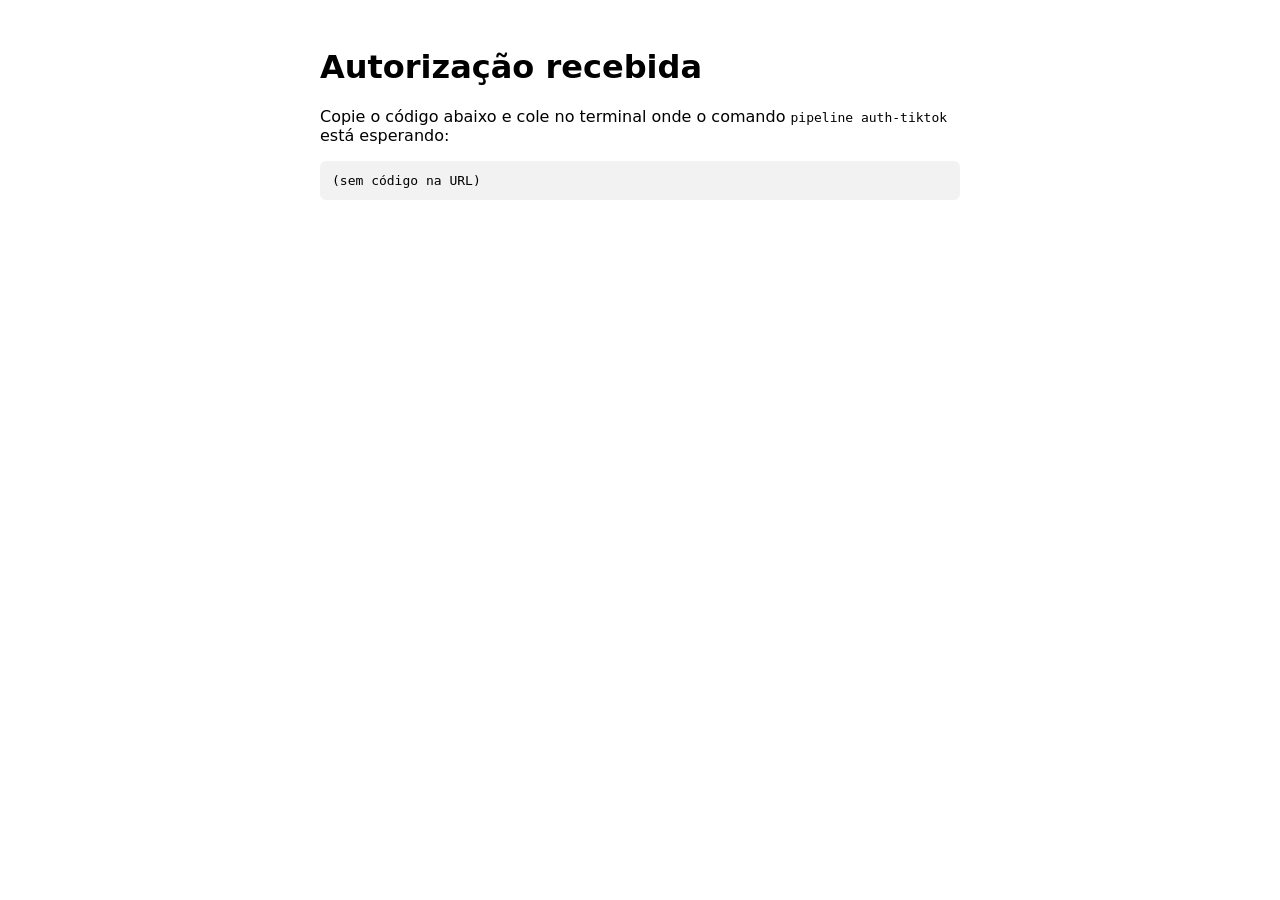
==== callback.html @ 1cd42a5e "Add callback.html for authorization response" ====
<!doctype html>
<html lang="pt-BR">
<head>
  <meta charset="utf-8">
  <meta name="viewport" content="width=device-width, initial-scale=1">
  <title>dark-yt callback</title>
  <style>
    body { font-family: system-ui, sans-serif; max-width: 640px; margin: 48px auto; padding: 0 16px; }
    pre { background: #f2f2f2; padding: 12px; border-radius: 6px; word-break: break-all; white-space: pre-wrap; }
  </style>
</head>
<body>
  <h1>Autorização recebida</h1>
  <p>Copie o código abaixo e cole no terminal onde o comando <code>pipeline auth-tiktok</code> está esperando:</p>
  <pre id="c"></pre>
  <p id="e" style="color:#b00"></p>
  <script>
    var q = new URLSearchParams(location.search);
    document.getElementById('c').textContent = q.get('code') || '(sem código na URL)';
    if (q.get('error')) {
      document.getElementById('e').textContent = 'Erro: ' + q.get('error') + ' - ' + (q.get('error_description') || '');
    }
  </script>
</body>
</html>
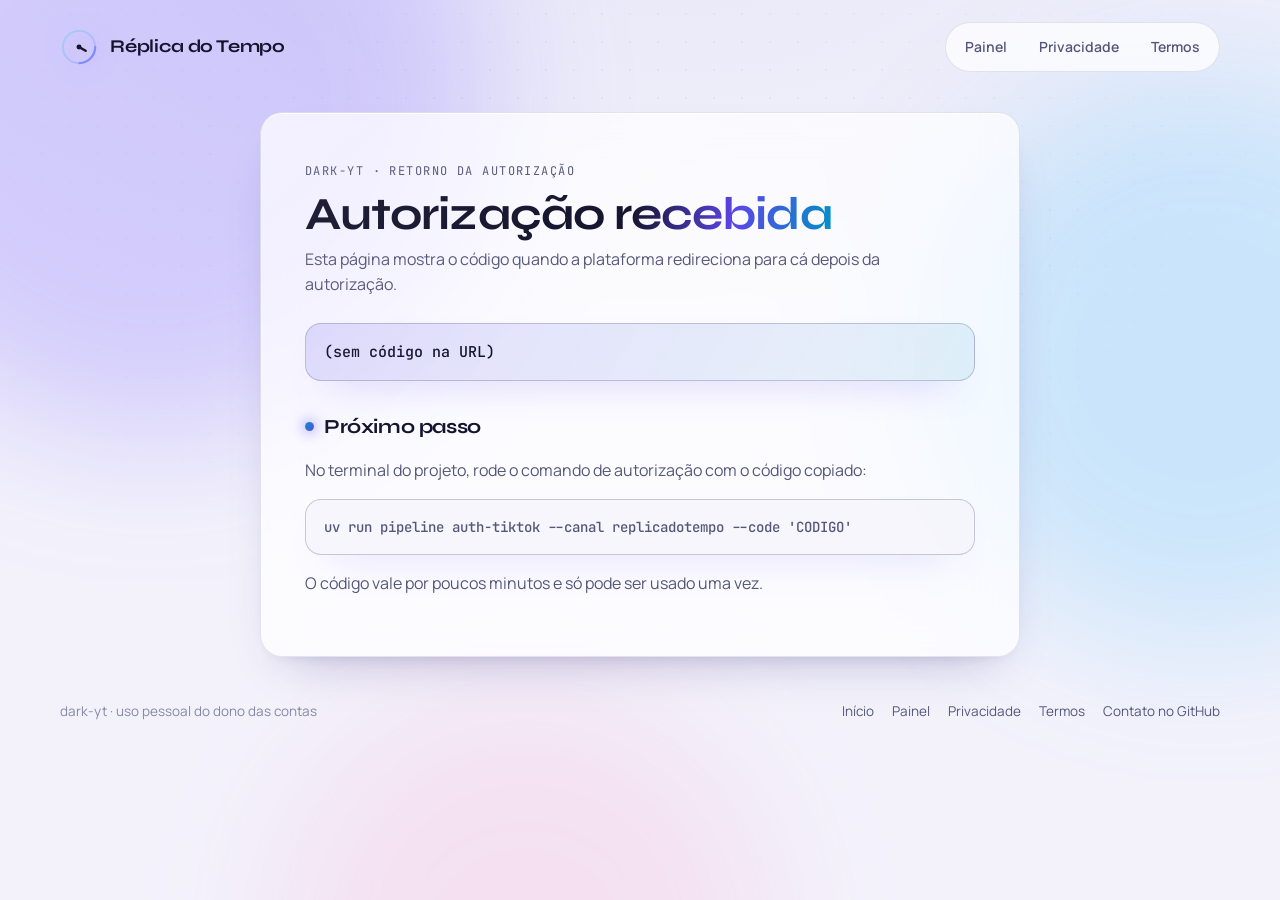
==== commit 8298cf12: "Novo site: painel de métricas ao vivo, início, privacidade, termos e callback com layout único Claud" ====
--- a/callback.html
+++ b/callback.html
@@ -2,24 +2,82 @@
 <html lang="pt-BR">
 <head>
   <meta charset="utf-8">
-  <meta name="viewport" content="width=device-width, initial-scale=1">
-  <title>dark-yt callback</title>
+  <meta name="viewport" content="width=device-width, initial-scale=1, viewport-fit=cover">
+  <title>Autorização · dark-yt</title>
+  <meta name="description" content="Página de retorno da autorização do dark-yt.">
+  <meta name="theme-color" content="#0A0B1A">
+  <link rel="icon" href="assets/icone.svg" type="image/svg+xml">
+  <link rel="preconnect" href="https://fonts.googleapis.com">
+  <link rel="preconnect" href="https://fonts.gstatic.com" crossorigin>
+  <link rel="stylesheet" href="https://fonts.googleapis.com/css2?family=Syne:wght@600;700;800&family=Manrope:wght@400;500;600;700&family=JetBrains+Mono:wght@400;500&display=swap">
+  <link rel="stylesheet" href="assets/site.css">
+  <meta name="robots" content="noindex">
   <style>
-    body { font-family: system-ui, sans-serif; max-width: 640px; margin: 48px auto; padding: 0 16px; }
-    pre { background: #f2f2f2; padding: 12px; border-radius: 6px; word-break: break-all; white-space: pre-wrap; }
+    .codigo { display: grid; gap: 14px; margin: 8px 0 4px; }
+    .codigo pre, .cmd { margin: 0; padding: 16px 18px; border-radius: 16px; font: 500 14px/1.6 var(--mono); color: var(--fg); white-space: pre-wrap; word-break: break-all;
+      background: color-mix(in srgb, var(--bg) 60%, transparent); border: 1px solid var(--line-2); box-shadow: 0 0 0 1px rgba(255,255,255,.03) inset, 0 18px 40px -26px var(--brand); }
+    .codigo pre { font-size: 15px; background: linear-gradient(120deg, color-mix(in srgb, var(--brand) 16%, transparent), color-mix(in srgb, var(--brand-2) 10%, transparent)); }
+    .codigo .botao { justify-self: start; }
+    .cmd { color: var(--muted); }
+    code { font-family: var(--mono); font-size: .92em; padding: 2px 6px; border-radius: 6px; background: var(--surface-2); color: var(--fg); }
+    .erro { padding: 14px 16px; border-radius: 14px; color: var(--fg) !important; background: color-mix(in srgb, var(--youtube) 16%, transparent); border: 1px solid color-mix(in srgb, var(--youtube) 50%, transparent); }
   </style>
 </head>
 <body>
-  <h1>Autorização recebida</h1>
-  <p>Copie o código abaixo e cole no terminal onde o comando <code>pipeline auth-tiktok</code> está esperando:</p>
-  <pre id="c"></pre>
-  <p id="e" style="color:#b00"></p>
+  <div class="ceu" aria-hidden="true"><i></i><i></i><i></i></div>
+  <div class="wrap">
+    <header class="topo">
+      <a class="marca" href="./">
+        <svg viewBox="0 0 40 40" aria-hidden="true"><defs><linearGradient id="mg" x1="0" y1="0" x2="1" y2="1"><stop offset="0" stop-color="#46D9FF"/><stop offset="1" stop-color="#8E7BFF"/></linearGradient></defs>
+          <circle cx="20" cy="20" r="17" fill="none" stroke="url(#mg)" stroke-width="2" opacity=".35"/>
+          <g class="orbita"><circle cx="20" cy="20" r="17" fill="none" stroke="url(#mg)" stroke-width="2.4" stroke-dasharray="26 81" stroke-linecap="round"/></g>
+          <g class="ponteiro"><path d="M20 20V9" stroke="url(#mg)" stroke-width="2.6" stroke-linecap="round"/></g>
+          <path d="M20 20l7 4" stroke="currentColor" stroke-width="2.6" stroke-linecap="round"/><circle cx="20" cy="20" r="2.6" fill="currentColor"/></svg>
+        Réplica do Tempo
+      </a>
+      <nav class="nav" aria-label="Seções do site"><a href="painel.html">Painel</a><a href="privacy.html">Privacidade</a><a href="terms.html">Termos</a></nav>
+    </header>
+    <main>
+      <article class="vidro folha sobe">
+        <span class="rotulo" id="rot">dark-yt · retorno da autorização</span>
+        <h1 id="tit">Autorização <span class="gradiente">recebida</span></h1>
+        <p class="sub" id="sub">Copie o código abaixo e cole no terminal, no lugar de <code>CODIGO</code>.</p>
+        <div class="codigo" id="caixa">
+          <pre id="c" tabindex="0" aria-label="Código de autorização"></pre>
+          <button class="botao" id="copiar" type="button"><svg width="16" height="16" viewBox="0 0 16 16" aria-hidden="true"><rect x="5" y="5" width="8" height="9" rx="2" fill="none" stroke="currentColor" stroke-width="1.8"/><path d="M3 11V4a2 2 0 0 1 2-2h5" fill="none" stroke="currentColor" stroke-width="1.8" stroke-linecap="round"/></svg><span id="copiarTxt">Copiar código</span></button>
+        </div>
+        <p class="erro" id="e" hidden></p>
+        <h2>Próximo passo</h2>
+        <p>No terminal do projeto, rode o comando de autorização com o código copiado:</p>
+        <pre class="cmd">uv run pipeline auth-tiktok --canal replicadotempo --code 'CODIGO'</pre>
+        <p>O código vale por poucos minutos e só pode ser usado uma vez.</p>
+      </article>
+    </main>
+    <footer class="rodape">
+      <span>dark-yt · uso pessoal do dono das contas</span>
+      <nav aria-label="Rodapé"><a href="./">Início</a><a href="painel.html">Painel</a><a href="privacy.html">Privacidade</a><a href="terms.html">Termos</a><a href="https://github.com/joaovitoraramo">Contato no GitHub</a></nav>
+    </footer>
+  </div>
   <script>
-    var q = new URLSearchParams(location.search);
-    document.getElementById('c').textContent = q.get('code') || '(sem código na URL)';
-    if (q.get('error')) {
-      document.getElementById('e').textContent = 'Erro: ' + q.get('error') + ' - ' + (q.get('error_description') || '');
-    }
+    (function () {
+      var q = new URLSearchParams(location.search), code = q.get("code"), erro = q.get("error");
+      var c = document.getElementById("c"), e = document.getElementById("e");
+      if (erro) {
+        document.getElementById("tit").innerHTML = 'Autorização <span class="gradiente">não concluída</span>';
+        document.getElementById("sub").textContent = "A plataforma devolveu um erro. Volte ao terminal e gere um novo link de autorização.";
+        e.hidden = false; e.textContent = "Erro: " + erro + (q.get("error_description") ? " - " + q.get("error_description") : "");
+        document.getElementById("caixa").hidden = true;
+        return;
+      }
+      c.textContent = code || "(sem código na URL)";
+      if (!code) { document.getElementById("copiar").hidden = true; document.getElementById("sub").textContent = "Esta página mostra o código quando a plataforma redireciona para cá depois da autorização."; return; }
+      document.getElementById("copiar").addEventListener("click", function () {
+        var t = document.getElementById("copiarTxt");
+        var ok = function () { t.textContent = "Copiado"; setTimeout(function () { t.textContent = "Copiar código"; }, 1800); };
+        var manual = function () { var r = document.createRange(); r.selectNodeContents(c); var s = getSelection(); s.removeAllRanges(); s.addRange(r); t.textContent = "Selecionado: copie com Ctrl+C"; };
+        if (navigator.clipboard && navigator.clipboard.writeText) navigator.clipboard.writeText(code).then(ok, manual); else manual();
+      });
+    })();
   </script>
 </body>
 </html>
--- a/assets/site.css
+++ b/assets/site.css
@@ -0,0 +1,111 @@
+/* Réplica do Tempo — base visual do site.
+   Conceito: sala de instrumentos à noite. Fundo índigo com luzes lentas, painéis de vidro, cada rede com a sua cor de sinal. */
+:root {
+  color-scheme: dark;
+  --bg: #0A0B1A; --bg2: #11132B; --surface: rgba(255,255,255,.055); --surface-2: rgba(255,255,255,.09);
+  --line: rgba(255,255,255,.11); --line-2: rgba(255,255,255,.2);
+  --fg: #F1F2FB; --muted: #A4A8C6; --faint: #6E7396;
+  --brand: #8E7BFF; --brand-2: #46D9FF; --warm: #FFB86B; --up: #5BE49B;
+  --youtube: #FF5A52; --tiktok: #2FE0D5; --instagram: #F062B4; --facebook: #5B9BFF; --kwai: #FF9F3F;
+  --shadow: 0 1px 0 rgba(255,255,255,.07) inset, 0 24px 60px -28px rgba(0,0,0,.85), 0 8px 22px -14px rgba(0,0,0,.6);
+  --glow-a: rgba(126,104,255,.42); --glow-b: rgba(40,196,255,.26); --glow-c: rgba(255,120,180,.16);
+  --display: "Syne", "Avenir Next", "Segoe UI", sans-serif;
+  --body: "Manrope", "Segoe UI", system-ui, sans-serif;
+  --mono: "JetBrains Mono", ui-monospace, "SF Mono", Menlo, monospace;
+  --r: 22px;
+}
+@media (prefers-color-scheme: light) {
+  :root {
+    color-scheme: light;
+    --bg: #F3F2FB; --bg2: #E9E8F8; --surface: rgba(255,255,255,.72); --surface-2: rgba(255,255,255,.95);
+    --line: rgba(32,28,84,.11); --line-2: rgba(32,28,84,.22);
+    --fg: #15142E; --muted: #55577A; --faint: #8587A6;
+    --brand: #5B45E8; --brand-2: #0092C4; --warm: #C56A12; --up: #128A4C;
+    --youtube: #DC3027; --tiktok: #0B9C94; --instagram: #C22F84; --facebook: #2767DC; --kwai: #D9730D;
+    --shadow: 0 1px 0 rgba(255,255,255,.9) inset, 0 24px 50px -30px rgba(40,30,120,.38), 0 6px 18px -12px rgba(40,30,120,.2);
+    --glow-a: rgba(120,98,255,.26); --glow-b: rgba(40,180,255,.2); --glow-c: rgba(255,120,180,.14);
+  }
+}
+
+*, *::before, *::after { box-sizing: border-box; }
+html { -webkit-text-size-adjust: 100%; scroll-behavior: smooth; }
+body {
+  margin: 0; min-height: 100vh; background: var(--bg); color: var(--fg);
+  font-family: var(--body); font-size: 16px; line-height: 1.55; -webkit-font-smoothing: antialiased;
+  padding-inline: clamp(16px, 4vw, 40px); padding-block: 0 56px; overflow-x: hidden;
+}
+/* luzes de fundo: três manchas que derivam devagar */
+.ceu { position: fixed; inset: 0; z-index: -1; overflow: hidden; pointer-events: none;
+  background: radial-gradient(120% 80% at 50% -10%, var(--bg2), var(--bg) 62%); }
+.ceu i { position: absolute; border-radius: 50%; filter: blur(70px); will-change: transform; }
+.ceu i:nth-child(1) { width: 52vmax; height: 52vmax; left: -14vmax; top: -18vmax; background: var(--glow-a); animation: deriva 26s ease-in-out infinite alternate; }
+.ceu i:nth-child(2) { width: 44vmax; height: 44vmax; right: -16vmax; top: 6vmax; background: var(--glow-b); animation: deriva 32s ease-in-out -8s infinite alternate-reverse; }
+.ceu i:nth-child(3) { width: 38vmax; height: 38vmax; left: 22vmax; bottom: -22vmax; background: var(--glow-c); animation: deriva 38s ease-in-out -15s infinite alternate; }
+.ceu::after { content: ""; position: absolute; inset: 0; opacity: .5;
+  background-image: radial-gradient(var(--line) 1px, transparent 1.4px); background-size: 28px 28px;
+  -webkit-mask-image: radial-gradient(90% 70% at 50% 20%, #000, transparent 75%); mask-image: radial-gradient(90% 70% at 50% 20%, #000, transparent 75%); }
+@keyframes deriva { from { transform: translate3d(0,0,0) scale(1); } to { transform: translate3d(7vmax,5vmax,0) scale(1.18); } }
+
+.wrap { max-width: 1160px; margin-inline: auto; }
+a { color: inherit; }
+:focus-visible { outline: 2px solid var(--brand-2); outline-offset: 3px; border-radius: 6px; }
+
+/* topo */
+.topo { display: flex; flex-wrap: wrap; align-items: center; justify-content: space-between; gap: 12px 20px; padding-block: 22px; }
+.marca { display: inline-flex; align-items: center; gap: 12px; text-decoration: none; font-family: var(--display); font-weight: 700; font-size: 18px; letter-spacing: -.01em; }
+.marca svg { width: 38px; height: 38px; flex: none; filter: drop-shadow(0 0 14px var(--glow-a)); }
+.marca .orbita { transform-origin: 20px 20px; animation: gira 14s linear infinite; }
+.marca .ponteiro { transform-origin: 20px 20px; animation: gira 6s cubic-bezier(.6,.1,.3,.9) infinite; }
+@keyframes gira { to { transform: rotate(360deg); } }
+.nav { display: flex; flex-wrap: wrap; gap: 4px; padding: 5px; border-radius: 999px; background: var(--surface); border: 1px solid var(--line); backdrop-filter: blur(14px); -webkit-backdrop-filter: blur(14px); }
+.nav a { text-decoration: none; font-size: 14px; font-weight: 600; color: var(--muted); padding: 8px 14px; border-radius: 999px; transition: color .2s, background .2s; }
+.nav a:hover { color: var(--fg); background: var(--surface-2); }
+.nav a[aria-current="page"] { color: var(--fg); background: var(--surface-2); box-shadow: 0 0 0 1px var(--line-2) inset; }
+
+/* painéis de vidro */
+.vidro { position: relative; background: var(--surface); border: 1px solid var(--line); border-radius: var(--r);
+  box-shadow: var(--shadow); backdrop-filter: blur(18px) saturate(1.2); -webkit-backdrop-filter: blur(18px) saturate(1.2); }
+.vidro::before { content: ""; position: absolute; inset: 0; border-radius: inherit; pointer-events: none;
+  background: linear-gradient(140deg, rgba(255,255,255,.12), transparent 38%); opacity: .55; }
+
+h1, h2, h3 { font-family: var(--display); letter-spacing: -.02em; margin: 0; text-wrap: balance; }
+.rotulo { font-family: var(--mono); font-size: 12px; letter-spacing: .12em; text-transform: uppercase; color: var(--muted); }
+.gradiente { background: linear-gradient(100deg, var(--fg) 10%, var(--brand) 55%, var(--brand-2)); -webkit-background-clip: text; background-clip: text; color: transparent; }
+.num { font-variant-numeric: tabular-nums; }
+
+/* entrada em cascata: parte de um estado visível se a animação não rodar */
+.sobe { animation: sobe .7s cubic-bezier(.2,.8,.2,1) both; animation-delay: calc(var(--i, 0) * 70ms); }
+@keyframes sobe { from { opacity: 0; transform: translateY(18px) scale(.985); } to { opacity: 1; transform: none; } }
+
+.botao { display: inline-flex; align-items: center; gap: 10px; font: 600 15px var(--body); color: #0B0B1E; text-decoration: none; cursor: pointer;
+  padding: 13px 20px; border: 0; border-radius: 14px; background: linear-gradient(120deg, var(--brand-2), var(--brand));
+  box-shadow: 0 14px 32px -14px var(--brand), 0 1px 0 rgba(255,255,255,.45) inset; transition: transform .2s, box-shadow .2s, filter .2s; }
+.botao:hover { transform: translateY(-2px); filter: brightness(1.08); box-shadow: 0 20px 38px -14px var(--brand), 0 1px 0 rgba(255,255,255,.45) inset; }
+.botao:active { transform: translateY(0); }
+.botao.fantasma { color: var(--fg); background: var(--surface); border: 1px solid var(--line-2); box-shadow: none; }
+
+/* páginas de texto (privacidade, termos, callback) */
+.folha { max-width: 760px; margin: 18px auto 0; padding: clamp(22px, 5vw, 44px); }
+.folha h1 { font-size: clamp(30px, 6vw, 46px); line-height: 1.04; margin: 10px 0 8px; }
+.folha .sub { color: var(--muted); margin: 0 0 26px; max-width: 60ch; }
+.folha h2 { font-size: 20px; margin: 30px 0 8px; display: flex; align-items: center; gap: 10px; }
+.folha h2::before { content: ""; width: 9px; height: 9px; border-radius: 50%; background: linear-gradient(120deg, var(--brand-2), var(--brand)); box-shadow: 0 0 14px var(--brand); flex: none; }
+.folha p, .folha li { color: var(--muted); max-width: 66ch; }
+.folha p strong, .folha li strong { color: var(--fg); font-weight: 600; }
+.folha ul { padding-left: 20px; margin: 8px 0; display: grid; gap: 6px; }
+.folha a { color: var(--brand-2); text-underline-offset: 3px; }
+.resumo { display: grid; grid-template-columns: repeat(auto-fit, minmax(180px, 1fr)); gap: 12px; margin: 22px 0 6px; }
+.resumo div { padding: 14px 16px; border-radius: 16px; background: var(--surface); border: 1px solid var(--line); }
+.resumo b { display: block; font-family: var(--display); font-size: 16px; color: var(--fg); margin-bottom: 2px; }
+.resumo span { font-size: 14px; color: var(--muted); }
+
+.rodape { margin-top: 44px; display: flex; flex-wrap: wrap; justify-content: space-between; gap: 10px 24px; font-size: 13.5px; color: var(--faint); }
+.rodape a { color: var(--muted); text-decoration: none; }
+.rodape a:hover { color: var(--fg); }
+.rodape nav { display: flex; flex-wrap: wrap; gap: 6px 18px; }
+
+@media (prefers-reduced-motion: reduce) {
+  *, *::before, *::after { animation: none !important; transition: none !important; }
+  html { scroll-behavior: auto; }
+}
+[hidden] { display: none !important; }
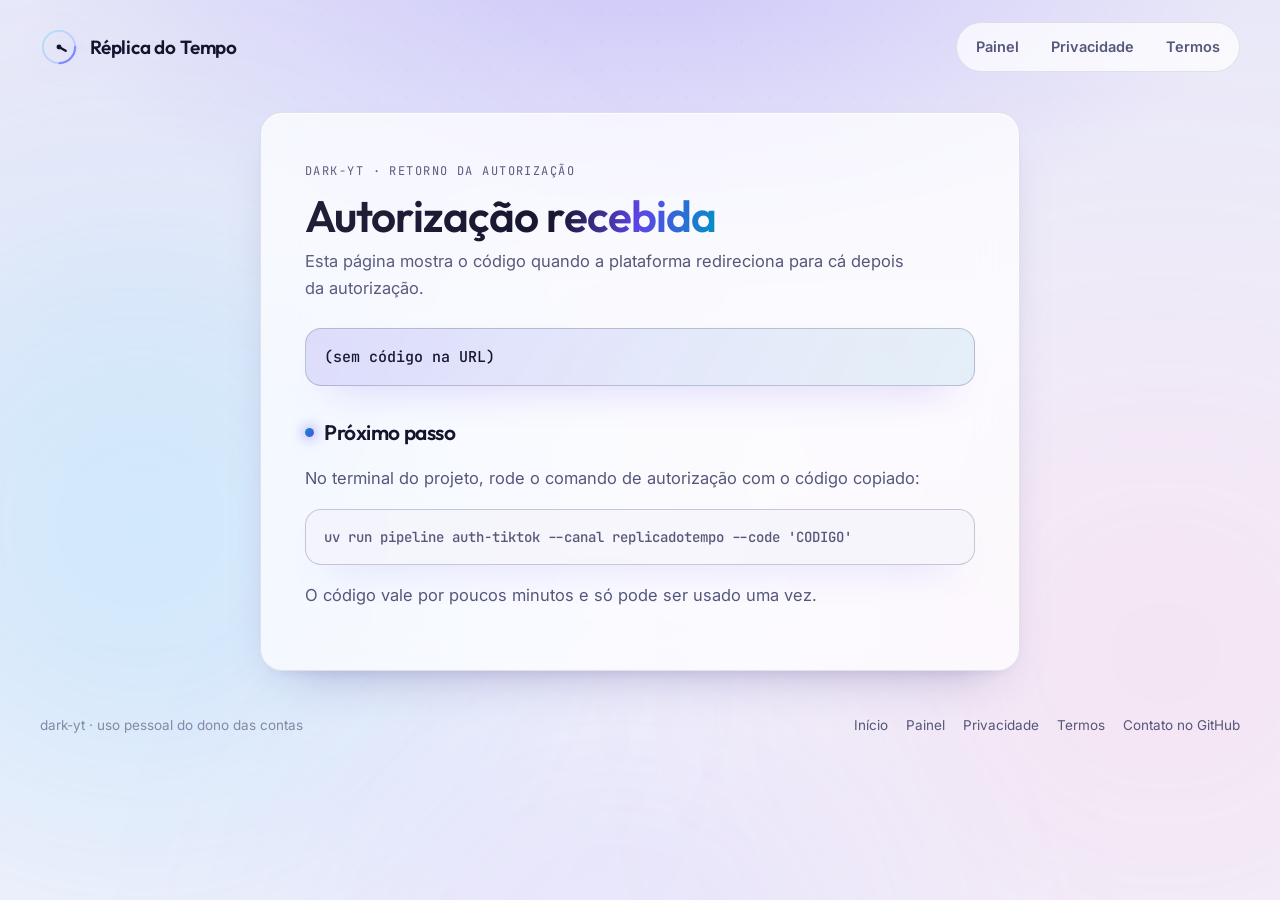
==== commit 4dd5b741: "Corrige a tipografia esticada, o fundo em blocos e o alinhamento do ranking Claude-Session: https://" ====
--- a/callback.html
+++ b/callback.html
@@ -9,7 +9,7 @@
   <link rel="icon" href="assets/icone.svg" type="image/svg+xml">
   <link rel="preconnect" href="https://fonts.googleapis.com">
   <link rel="preconnect" href="https://fonts.gstatic.com" crossorigin>
-  <link rel="stylesheet" href="https://fonts.googleapis.com/css2?family=Syne:wght@600;700;800&family=Manrope:wght@400;500;600;700&family=JetBrains+Mono:wght@400;500&display=swap">
+  <link rel="stylesheet" href="https://fonts.googleapis.com/css2?family=Outfit:wght@500;600;700&family=Inter:wght@400;500;600;700&family=JetBrains+Mono:wght@400;500&display=swap">
   <link rel="stylesheet" href="assets/site.css">
   <meta name="robots" content="noindex">
   <style>
--- a/assets/site.css
+++ b/assets/site.css
@@ -4,13 +4,13 @@
   color-scheme: dark;
   --bg: #0A0B1A; --bg2: #11132B; --surface: rgba(255,255,255,.055); --surface-2: rgba(255,255,255,.09);
   --line: rgba(255,255,255,.11); --line-2: rgba(255,255,255,.2);
-  --fg: #F1F2FB; --muted: #A4A8C6; --faint: #6E7396;
+  --fg: #F4F5FD; --muted: #B9BDDB; --faint: #8489AD;
   --brand: #8E7BFF; --brand-2: #46D9FF; --warm: #FFB86B; --up: #5BE49B;
   --youtube: #FF5A52; --tiktok: #2FE0D5; --instagram: #F062B4; --facebook: #5B9BFF; --kwai: #FF9F3F;
   --shadow: 0 1px 0 rgba(255,255,255,.07) inset, 0 24px 60px -28px rgba(0,0,0,.85), 0 8px 22px -14px rgba(0,0,0,.6);
-  --glow-a: rgba(126,104,255,.42); --glow-b: rgba(40,196,255,.26); --glow-c: rgba(255,120,180,.16);
-  --display: "Syne", "Avenir Next", "Segoe UI", sans-serif;
-  --body: "Manrope", "Segoe UI", system-ui, sans-serif;
+  --glow-a: rgba(126,104,255,.30); --glow-b: rgba(40,196,255,.16); --glow-c: rgba(255,120,180,.10);
+  --display: "Outfit", "Avenir Next", "Segoe UI", sans-serif;
+  --body: "Inter", "Segoe UI", system-ui, sans-serif;
   --mono: "JetBrains Mono", ui-monospace, "SF Mono", Menlo, monospace;
   --r: 22px;
 }
@@ -34,31 +34,31 @@
   font-family: var(--body); font-size: 16px; line-height: 1.55; -webkit-font-smoothing: antialiased;
   padding-inline: clamp(16px, 4vw, 40px); padding-block: 0 56px; overflow-x: hidden;
 }
-/* luzes de fundo: três manchas que derivam devagar */
+/* luzes de fundo: um clarão suave no alto e duas manchas bem difusas que derivam devagar (sem bordas visíveis em telas largas) */
 .ceu { position: fixed; inset: 0; z-index: -1; overflow: hidden; pointer-events: none;
-  background: radial-gradient(120% 80% at 50% -10%, var(--bg2), var(--bg) 62%); }
-.ceu i { position: absolute; border-radius: 50%; filter: blur(70px); will-change: transform; }
-.ceu i:nth-child(1) { width: 52vmax; height: 52vmax; left: -14vmax; top: -18vmax; background: var(--glow-a); animation: deriva 26s ease-in-out infinite alternate; }
-.ceu i:nth-child(2) { width: 44vmax; height: 44vmax; right: -16vmax; top: 6vmax; background: var(--glow-b); animation: deriva 32s ease-in-out -8s infinite alternate-reverse; }
-.ceu i:nth-child(3) { width: 38vmax; height: 38vmax; left: 22vmax; bottom: -22vmax; background: var(--glow-c); animation: deriva 38s ease-in-out -15s infinite alternate; }
-.ceu::after { content: ""; position: absolute; inset: 0; opacity: .5;
+  background: radial-gradient(70% 55% at 50% -8%, var(--glow-a), transparent 70%), linear-gradient(180deg, var(--bg2), var(--bg) 55%); }
+.ceu i { position: absolute; border-radius: 50%; filter: blur(140px); will-change: transform; }
+.ceu i:nth-child(1) { width: 46vmax; height: 46vmax; left: -12vmax; top: 18vmax; background: var(--glow-b); animation: deriva 30s ease-in-out infinite alternate; }
+.ceu i:nth-child(2) { width: 42vmax; height: 42vmax; right: -12vmax; top: 30vmax; background: var(--glow-c); animation: deriva 36s ease-in-out -8s infinite alternate-reverse; }
+.ceu i:nth-child(3) { width: 36vmax; height: 36vmax; left: 30vmax; bottom: -24vmax; background: var(--glow-a); opacity: .5; animation: deriva 42s ease-in-out -15s infinite alternate; }
+.ceu::after { content: ""; position: absolute; inset: 0; opacity: .35;
   background-image: radial-gradient(var(--line) 1px, transparent 1.4px); background-size: 28px 28px;
-  -webkit-mask-image: radial-gradient(90% 70% at 50% 20%, #000, transparent 75%); mask-image: radial-gradient(90% 70% at 50% 20%, #000, transparent 75%); }
+  -webkit-mask-image: radial-gradient(80% 60% at 50% 10%, #000, transparent 75%); mask-image: radial-gradient(80% 60% at 50% 10%, #000, transparent 75%); }
 @keyframes deriva { from { transform: translate3d(0,0,0) scale(1); } to { transform: translate3d(7vmax,5vmax,0) scale(1.18); } }
 
-.wrap { max-width: 1160px; margin-inline: auto; }
+.wrap { max-width: 1240px; margin-inline: auto; }
 a { color: inherit; }
 :focus-visible { outline: 2px solid var(--brand-2); outline-offset: 3px; border-radius: 6px; }
 
 /* topo */
 .topo { display: flex; flex-wrap: wrap; align-items: center; justify-content: space-between; gap: 12px 20px; padding-block: 22px; }
-.marca { display: inline-flex; align-items: center; gap: 12px; text-decoration: none; font-family: var(--display); font-weight: 700; font-size: 18px; letter-spacing: -.01em; }
+.marca { display: inline-flex; align-items: center; gap: 12px; text-decoration: none; font-family: var(--display); font-weight: 600; font-size: 19px; letter-spacing: -.01em; }
 .marca svg { width: 38px; height: 38px; flex: none; filter: drop-shadow(0 0 14px var(--glow-a)); }
 .marca .orbita { transform-origin: 20px 20px; animation: gira 14s linear infinite; }
 .marca .ponteiro { transform-origin: 20px 20px; animation: gira 6s cubic-bezier(.6,.1,.3,.9) infinite; }
 @keyframes gira { to { transform: rotate(360deg); } }
 .nav { display: flex; flex-wrap: wrap; gap: 4px; padding: 5px; border-radius: 999px; background: var(--surface); border: 1px solid var(--line); backdrop-filter: blur(14px); -webkit-backdrop-filter: blur(14px); }
-.nav a { text-decoration: none; font-size: 14px; font-weight: 600; color: var(--muted); padding: 8px 14px; border-radius: 999px; transition: color .2s, background .2s; }
+.nav a { text-decoration: none; font-size: 14.5px; font-weight: 600; color: var(--muted); padding: 8px 14px; border-radius: 999px; transition: color .2s, background .2s; }
 .nav a:hover { color: var(--fg); background: var(--surface-2); }
 .nav a[aria-current="page"] { color: var(--fg); background: var(--surface-2); box-shadow: 0 0 0 1px var(--line-2) inset; }
 
@@ -68,7 +68,7 @@
 .vidro::before { content: ""; position: absolute; inset: 0; border-radius: inherit; pointer-events: none;
   background: linear-gradient(140deg, rgba(255,255,255,.12), transparent 38%); opacity: .55; }
 
-h1, h2, h3 { font-family: var(--display); letter-spacing: -.02em; margin: 0; text-wrap: balance; }
+h1, h2, h3 { font-family: var(--display); font-weight: 600; letter-spacing: -.02em; margin: 0; text-wrap: balance; }
 .rotulo { font-family: var(--mono); font-size: 12px; letter-spacing: .12em; text-transform: uppercase; color: var(--muted); }
 .gradiente { background: linear-gradient(100deg, var(--fg) 10%, var(--brand) 55%, var(--brand-2)); -webkit-background-clip: text; background-clip: text; color: transparent; }
 .num { font-variant-numeric: tabular-nums; }
@@ -86,18 +86,18 @@
 
 /* páginas de texto (privacidade, termos, callback) */
 .folha { max-width: 760px; margin: 18px auto 0; padding: clamp(22px, 5vw, 44px); }
-.folha h1 { font-size: clamp(30px, 6vw, 46px); line-height: 1.04; margin: 10px 0 8px; }
+.folha h1 { font-size: clamp(30px, 5vw, 44px); line-height: 1.08; margin: 10px 0 8px; }
 .folha .sub { color: var(--muted); margin: 0 0 26px; max-width: 60ch; }
-.folha h2 { font-size: 20px; margin: 30px 0 8px; display: flex; align-items: center; gap: 10px; }
+.folha h2 { font-size: 21px; margin: 30px 0 8px; display: flex; align-items: center; gap: 10px; }
 .folha h2::before { content: ""; width: 9px; height: 9px; border-radius: 50%; background: linear-gradient(120deg, var(--brand-2), var(--brand)); box-shadow: 0 0 14px var(--brand); flex: none; }
-.folha p, .folha li { color: var(--muted); max-width: 66ch; }
+.folha p, .folha li { color: var(--muted); max-width: 68ch; font-size: 16.5px; line-height: 1.65; }
 .folha p strong, .folha li strong { color: var(--fg); font-weight: 600; }
 .folha ul { padding-left: 20px; margin: 8px 0; display: grid; gap: 6px; }
 .folha a { color: var(--brand-2); text-underline-offset: 3px; }
 .resumo { display: grid; grid-template-columns: repeat(auto-fit, minmax(180px, 1fr)); gap: 12px; margin: 22px 0 6px; }
 .resumo div { padding: 14px 16px; border-radius: 16px; background: var(--surface); border: 1px solid var(--line); }
 .resumo b { display: block; font-family: var(--display); font-size: 16px; color: var(--fg); margin-bottom: 2px; }
-.resumo span { font-size: 14px; color: var(--muted); }
+.resumo span { font-size: 14.5px; color: var(--muted); }
 
 .rodape { margin-top: 44px; display: flex; flex-wrap: wrap; justify-content: space-between; gap: 10px 24px; font-size: 13.5px; color: var(--faint); }
 .rodape a { color: var(--muted); text-decoration: none; }
